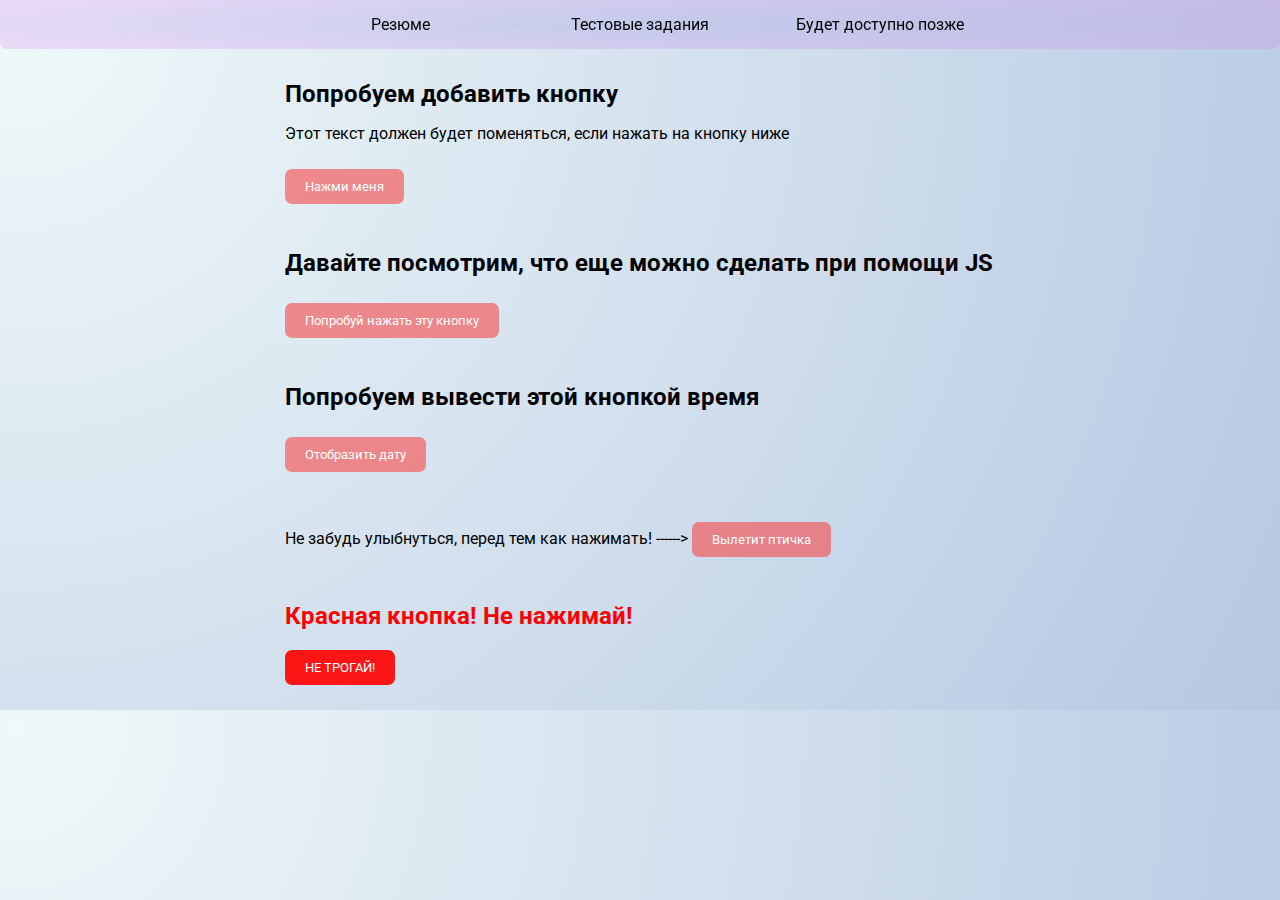
==== js-cource/index.html @ 1ccb955a "Немного стилей для red-btn" ====
<!DOCTYPE html>
<html lang="en">
<head>
    <meta charset="UTF-8">
    <meta name="viewport" content="width=device-width, initial-scale=1.0">
    <title>JavaScript</title>
    <script src="01_getElementById.js"></script>
    <link rel="stylesheet" href="../html-cource/selectors.css">
    <link rel="stylesheet" href="../html-cource/cards.css">
</head>
<body>
    <nav class="navbar">
        <ul>
            <li><a href="../html-cource/index.html">Резюме</a></li>
            <li><a href="../html-cource/css-cource/index.html">Тестовые задания</a></li>
            <li><a href="index.html">Будет доступно позже</a></li>
            <!-- Кнопка поиска в панели навигации -->
            <!-- <input type="text" placeholder="Поиск...">
            <button type="submit"><i class="fa fa-search"></i></button> -->
        </ul>
    </nav>
    <div class="container">
        <div class="card">
            <h2>Попробуем добавить кнопку</h2>
            <p id="demo">Этот текст должен будет поменяться, если нажать на кнопку ниже</p>
            <button class="btn" type="button" onclick="myFunction()">Нажми меня</button>
        </div>
        <div class="card">
            <h2>Давайте посмотрим, что еще можно сделать при помощи JS</h2>
            <p id="text"></p>
            <button class="btn" type="button" onclick="showText()">Попробуй нажать эту кнопку</button>
            <script>
                function showText() {
                    document.getElementById('text').innerHTML = 'Проверим, будет ли отображаться этот текст, если я напишу его не в подключаемом js файле, а прямо в body html файла.';
                }
            </script>
        </div>
        <div class="card">
            <h2>Попробуем вывести этой кнопкой время</h2>
            <p id="time"></p>
            <button class="btn type="button" onclick="showTime()">Отобразить дату</button>
        </div>
        <div class="card">
            <script>document.write('Не забудь улыбнуться, перед тем как нажимать! ------>')</script>
            <button class="btn" type="button" onclick="MyAlert()">Вылетит птичка</button>
        </div>
        <div class="card">
            <h2 id="red-btn">Красная кнопка! Не нажимай!</h2>
            <button class="red-btn" type="button" onclick="document.write('Зачем ты все сломал? Тебе же сказали не нажимать!')">НЕ ТРОГАЙ!</button>
        </div>
    </div>
</body>
</html>
---- html-cource/selectors.css ----
@import url('https://fonts.googleapis.com/css2?family=Roboto&display=swap');

.color {
    color: rgba(0, 0, 255, 0.384);
}
.color2 {
    color: rgba(0, 0, 255, 0.603);
}
.color3 {
    color: rgba(0, 0, 255, 0.815);
}
#vk {
    color: rgba(0, 0, 255, 0.815);
}
#vk:hover {
    color: orange;
}
#YouTube {
    color: red;
}
#YouTube:hover {
    color: orange;
}
#Telegram {
    color: rgba(0, 0, 255, 0.384);
}
#Telegram:hover {
    color: orange;
}
#GitHub {
    color: rgba(241, 85, 58, 1);
}
#GitHub:hover {
    color: orange;
}

h1 {
    margin: 2px 0px;
}

h2 {
    margin-top: 5px;
    margin-bottom: 10px;
}

body {
    font-family: 'Roboto', sans-serif;
    font-size: 16px;
    font-weight: normal;
    font-style: normal;
    background-image: radial-gradient( circle farthest-corner at 1.3% 2.8%,  rgba(239,249,249,1) 0%, rgba(182,199,226,1) 100.2% );
    /* background-image: radial-gradient( circle 1224px at 10.6% 8.8%,  rgba(255,255,255,1) 0%, rgba(153, 202, 251, 0.492) 100.2% ); */
    /* background: radial-gradient(#f1f1fa, rgba(127, 127, 245, 0.438)) */
}
.common p {
font-style: italic;
font-weight: 550;
color: rgb(153, 152, 152);
margin: 0;
}

.common p strong {
    text-decoration: line-through rgba(255, 0, 0, 0.527) 2px;
    font-weight: 550;
}

/* #header {
    color: #B22222;
} */

a {
    text-decoration: none;
    transition: all 2.s;
}

a:hover {
    color: orange;
    font-size: 17px;
    /* text-decoration: underline; */
}

a:active {
    color: blue;
}

.btn {
    background: #f748489a;
    color: white;
    border: none;
    padding: 10px 20px;
    cursor: pointer;
    border-radius: 7px;
    font-family: inherit;
    margin-top: 10px;
}
.btn:hover {
    /* background: rgba(223, 96, 128, 0.945); */
    opacity: .8;
    color: rgb(0, 0, 0);
    font-size: 14px;
}

.btn:active {
    color: blue;
}

.red-btn {
    background: #ff0808ef;
    color: white;
    border: none;
    padding: 10px 20px;
    cursor: pointer;
    border-radius: 7px;
    font-family: inherit;
    margin-top: 10px;
}
.red-btn:hover {
    /* background: rgba(223, 96, 128, 0.945); */
    opacity: .8;
    color: rgb(0, 0, 0);
    font-size: 14px;
}

.red-btn:active {
    color: blue;
}

#red-btn {
    color: red;
}

/* #message {
    font-family: inherit;
    border-radius: 7px;
    border: none;
} */

#message:hover {
    color: #f748489a;
}

/* #connection div input {
    font-family: inherit;
    border-radius: 7px;
    padding: 1px 7px;
    border: 0;
} */

#connection div input:hover {
    color: #f748489a;
}

.navbar {
    position: fixed;
    top: 0;
    left: 0;
    right: 0;
    background: radial-gradient(#a5a5e262, rgba(225, 127, 245, 0.247));
    /* margin-bottom: 30px; */
    border-bottom-left-radius: 7px ;
    border-bottom-right-radius: 7px ;
    margin: auto;
    display: flex;
    justify-content: center;
}

.navbar ul {
    list-style: none;
    margin: 0;
    padding: 0;
    display: flex;
    padding: 0;
    /* padding: 10px 100px ; */
    max-width: 750px;
}

.navbar ul li {
    margin-right: 10px;
    padding: 15px;
    width: 200px;
    text-align: center;
}

.navbar ul li:hover {
    background-image: radial-gradient( circle 311px at 8.6% 27.9%,  rgba(62,147,252,0.57) 12.9%, rgba(239,183,192,0.44) 91.2% );
    border-radius: 7px;
    font-size: 17px;
}

.navbar ul li:last-child {
    margin-right: 0;
}

.navbar ul li a {
    text-decoration: none;
    transition: none;
    color: black;
}

/* Кнопка "Поиск..." */
/* .navbar ul input[type=text] {
    float: right;
    padding: 6px;
    border: none;
    margin-top: 8px;
    margin-right: 16px;
    font-size: 17px;
} */
---- html-cource/cards.css ----
.card {
    /* margin-bottom: 1px; */
    border-radius: 15px;
    font-size: 16px;
    padding: 15px 20px;
    margin-bottom: 10px;
    /* padding-left: 2px; */
}

.container {
    max-width: 750px;
    margin: auto;
    padding-top: 20px;
    margin-top: 40px;
}

.avatar {
    width: 275px;
    border-radius: 28px;
    box-shadow: 4px 4px 14px rgba(0, 0, 0, .25);
    /* display: block; */
    /* margin: 0px 5px; */
}

.info {
    margin-bottom: 20px;
    display: flex;
}

.info-text {
    margin-left: 40px;
    margin-top: 20px; */
}

#tasks {
border: 1px solid #f1c2f160;
background-color:  #f1c2f160;
}

.social h3 {
    text-decoration: none ;
    margin: 10px 0 0 0;
}

.social p {
    margin: 10px 0 0 0;
}

#hobby {
border: 1px solid #00bfff1a;
background-color: #00bfff1a;
}

/* #git {
    border: 1px solid rgba(174, 138, 182, 0.103);
    background-color: rgba(174, 138, 182, 0.103);
} */

#work {
border: 1px solid rgba(234, 255, 47, 0.11);
background-image: radial-gradient( circle farthest-corner at 10% 20%,  rgba(176,229,208,1) 42%, rgba(92,202,238,0.41) 93.6% );
border-top-right-radius: 15px;
border-top-left-radius: 15px;
border-bottom-right-radius: 15px;
}

/* #connection {
    border: 1px solid rgba(238, 77, 77, 0.445);
    background-color: rgba(238, 77, 77, 0.445) ;
    border-top-right-radius: 15px;
    border-top-left-radius: 15px;
    border-bottom-right-radius: 15px;
}  */

#connection h3 {
    text-align: center;
}

.connection-row {
    margin-bottom: 10px;
    display: flex;
}

.connection-row .connection-group {
    margin-right: 20px;
    width: 50%;
}

.connection-row .connection-group:last-child {
    margin-right: 0;
}

.connection-group label {
    display: block;
    font-size: 14px;
    color: #4d4f57;
}

.connection-group input, 
.connection-group textarea {
    width: 100%;
    box-sizing: border-box;
    border: none;
    background: transparent;
    border-bottom: 1px solid #ccc;
    color: black;
    padding: 15px 0 10px;
    outline: none;
    font-family: inherit;
}
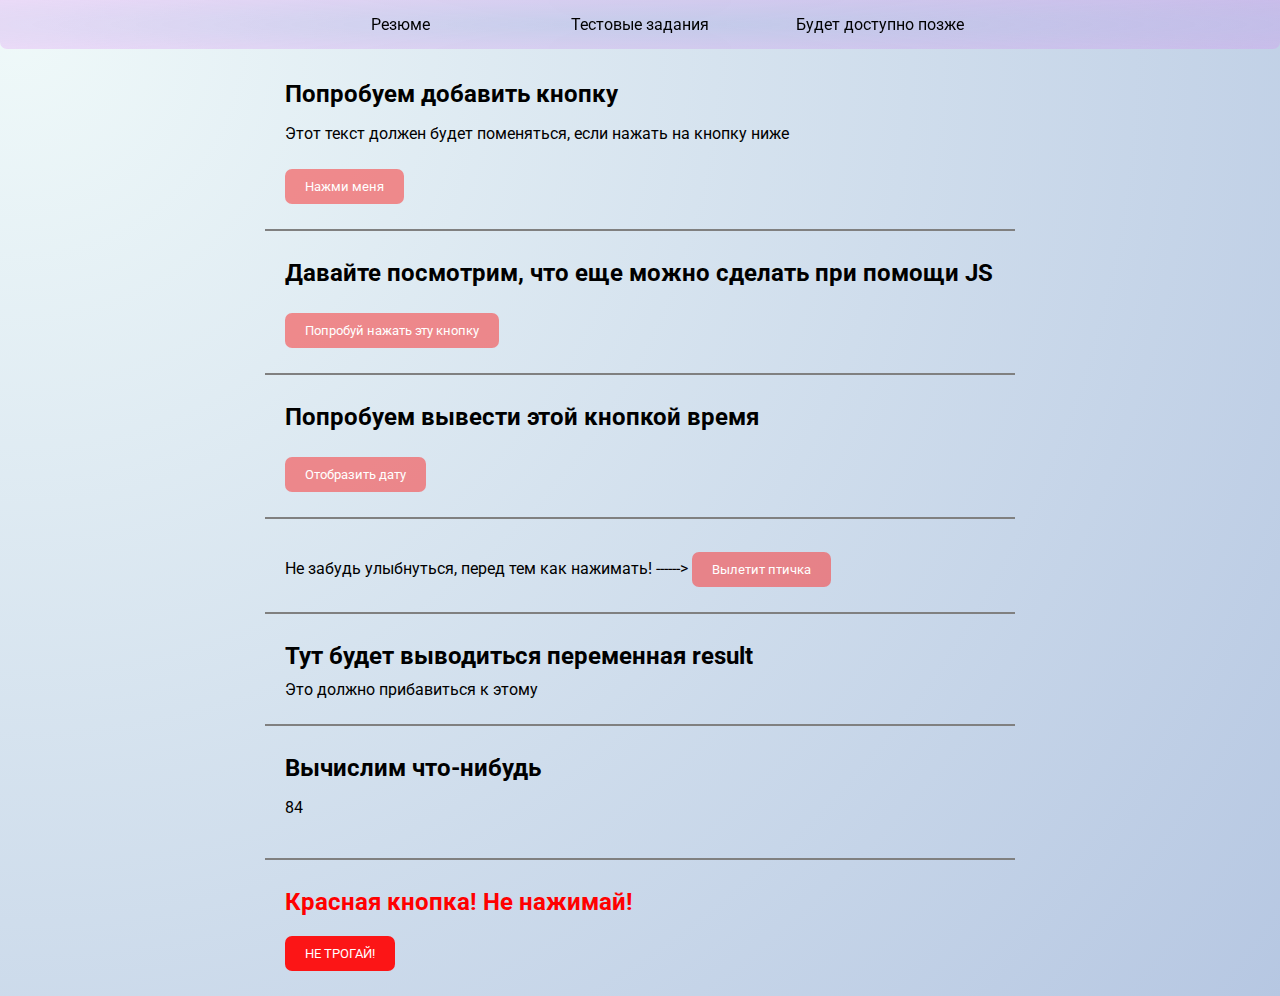
==== commit ca3b22f4: "js Syntax" ====
--- a/js-cource/index.html
+++ b/js-cource/index.html
@@ -25,6 +25,7 @@
             <p id="demo">Этот текст должен будет поменяться, если нажать на кнопку ниже</p>
             <button class="btn" type="button" onclick="myFunction()">Нажми меня</button>
         </div>
+        <hr noshade>
         <div class="card">
             <h2>Давайте посмотрим, что еще можно сделать при помощи JS</h2>
             <p id="text"></p>
@@ -35,15 +36,35 @@
                 }
             </script>
         </div>
+        <hr noshade>
         <div class="card">
             <h2>Попробуем вывести этой кнопкой время</h2>
             <p id="time"></p>
             <button class="btn type="button" onclick="showTime()">Отобразить дату</button>
         </div>
+        <hr noshade>
         <div class="card">
             <script>document.write('Не забудь улыбнуться, перед тем как нажимать! ------>')</script>
             <button class="btn" type="button" onclick="MyAlert()">Вылетит птичка</button>
         </div>
+        <hr noshade>
+        <div class="card">
+            <h2>Тут будет выводиться переменная result</h2>
+            <script>document.write($result)</script>
+        </div>
+        <hr noshade>
+        <div class="card">
+            <h2>Вычислим что-нибудь</h2>
+            <p id="sum"></p>
+            <script>
+                var x, y;
+                x = 12;
+                y = 7;
+                z = x * y;
+                document.getElementById('sum').innerHTML = z;
+            </script>
+        </div>
+        <hr noshade>
         <div class="card">
             <h2 id="red-btn">Красная кнопка! Не нажимай!</h2>
             <button class="red-btn" type="button" onclick="document.write('Зачем ты все сломал? Тебе же сказали не нажимать!')">НЕ ТРОГАЙ!</button>
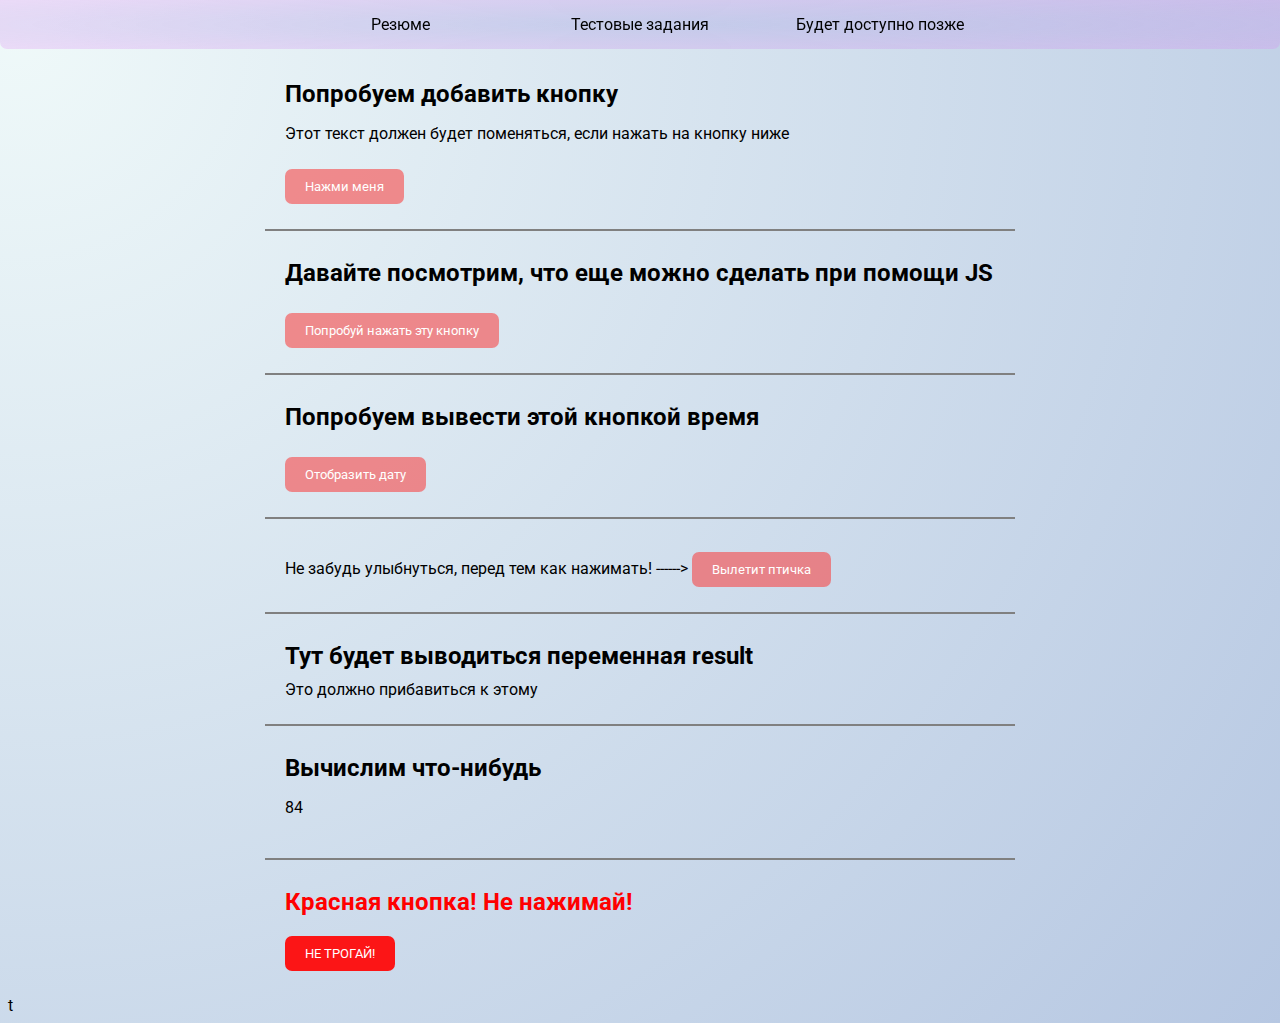
==== commit c54767b4: "Проверка" ====
--- a/js-cource/index.html
+++ b/js-cource/index.html
@@ -71,4 +71,5 @@
         </div>
     </div>
 </body>
-</html>+</html>
+t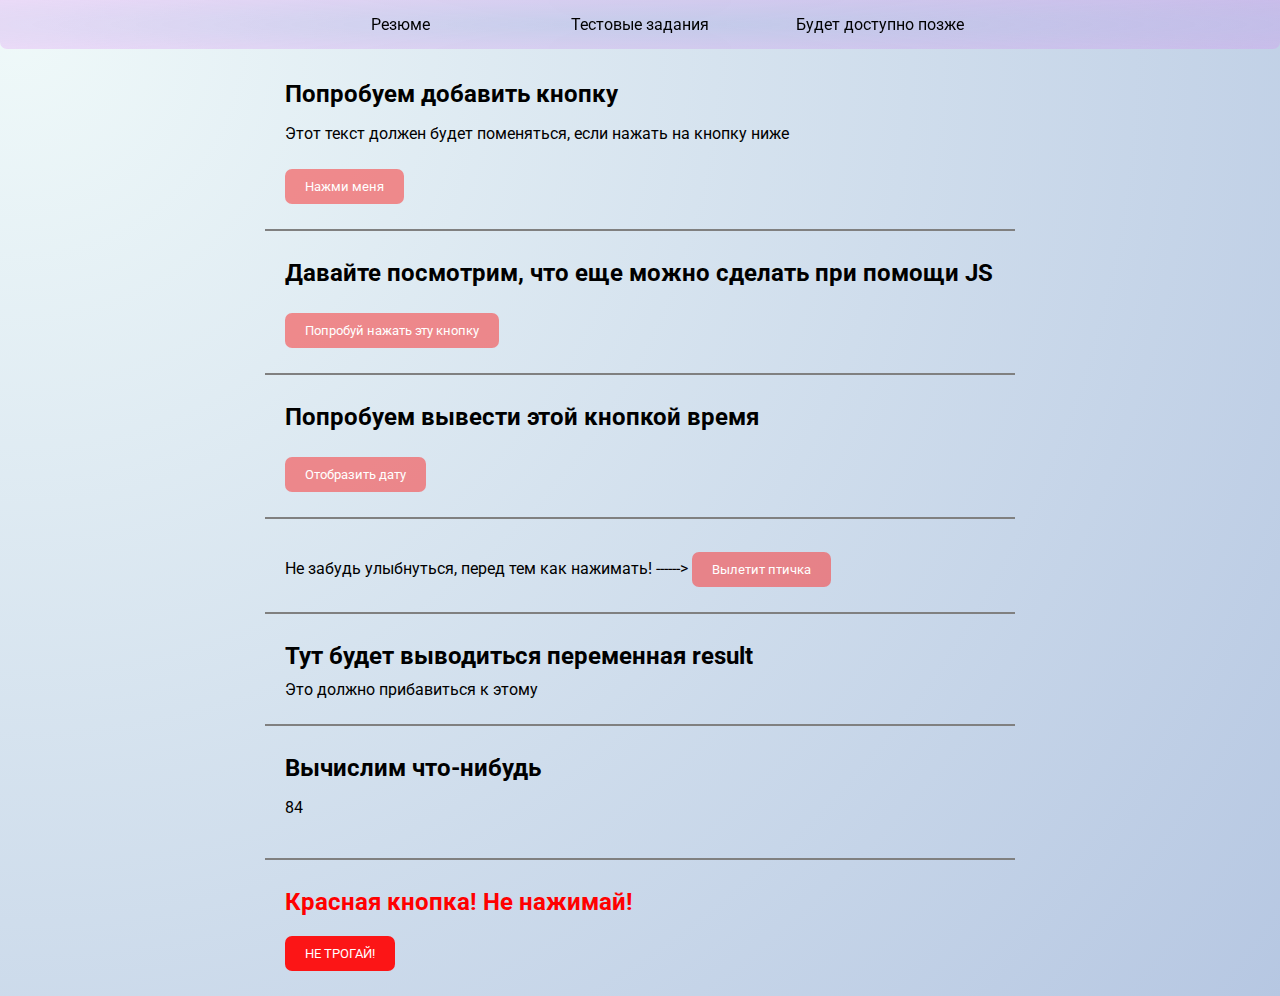
==== commit 62049c38: "contributions started working" ====
--- a/js-cource/index.html
+++ b/js-cource/index.html
@@ -71,5 +71,4 @@
         </div>
     </div>
 </body>
-</html>
-t+</html>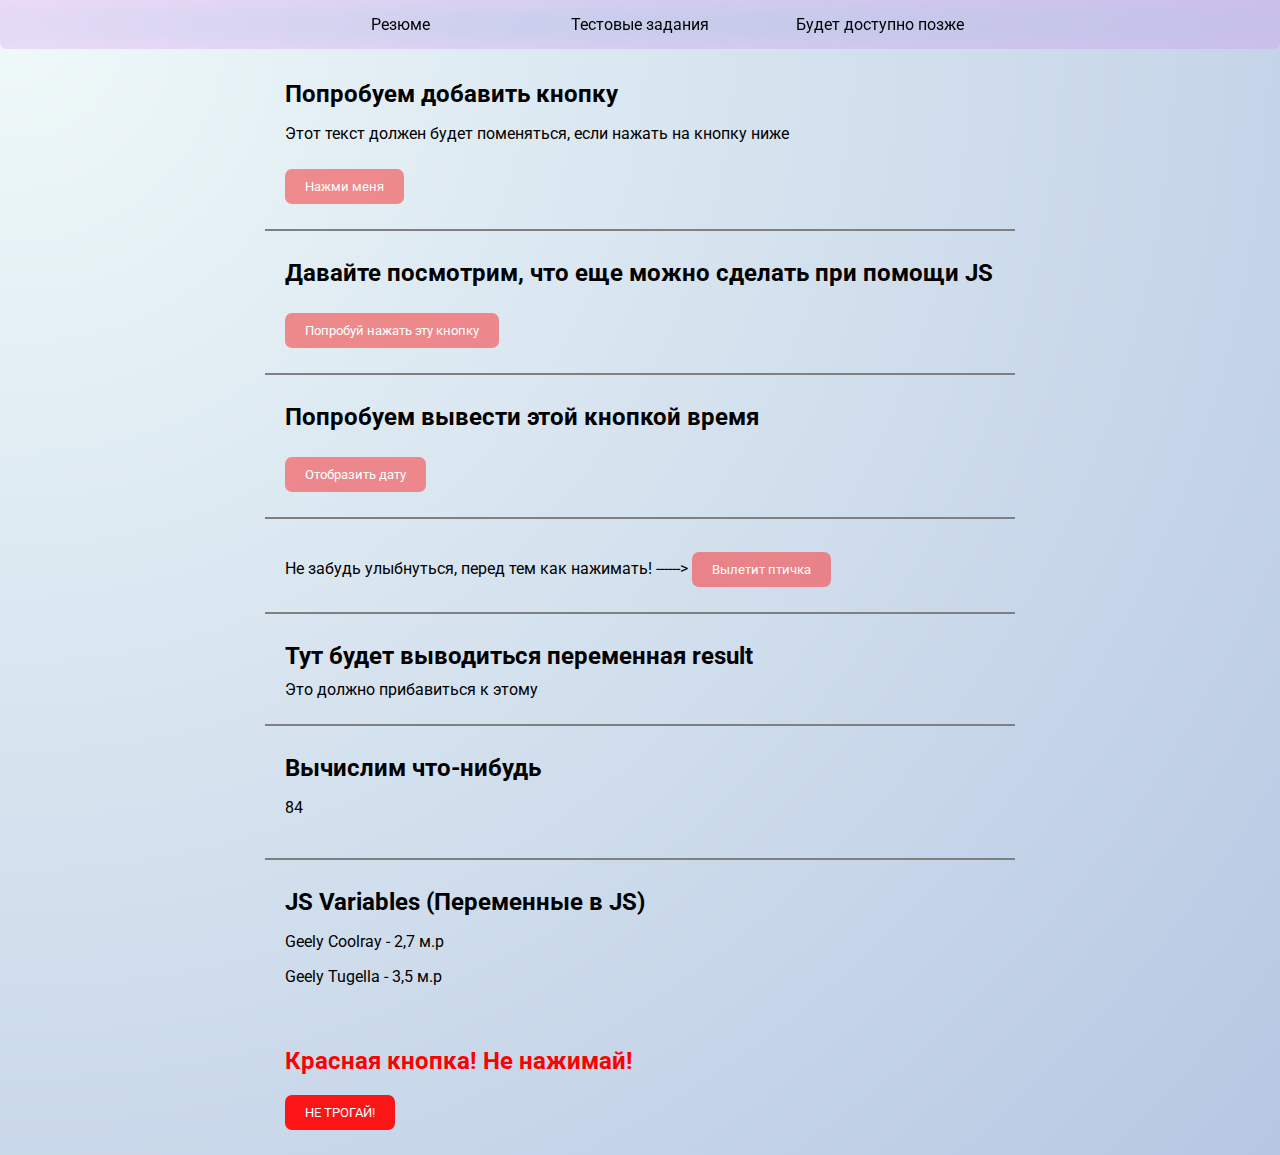
==== commit 1ba47e48: "js Operators" ====
--- a/js-cource/index.html
+++ b/js-cource/index.html
@@ -66,6 +66,20 @@
         </div>
         <hr noshade>
         <div class="card">
+            <h2>JS Variables (Переменные в JS)</h2>
+            <p id="car"></p>
+            <p id="carT"></p>
+            <script>
+                var carModelT = 'Tugella', carPriceT = '3,5 м.р';
+                var carName, carPrice, carModel;
+                carName = 'Geely',
+                carModel = 'Coolray',
+                carPrice = '2,7 м.р';
+                document.getElementById('car').innerHTML = carName + ' ' + carModel + ' - ' + carPrice;
+                document.getElementById('carT').innerHTML = carName + ' ' + carModelT + ' - ' + carPriceT;
+            </script>
+        </div>
+        <div class="card">
             <h2 id="red-btn">Красная кнопка! Не нажимай!</h2>
             <button class="red-btn" type="button" onclick="document.write('Зачем ты все сломал? Тебе же сказали не нажимать!')">НЕ ТРОГАЙ!</button>
         </div>
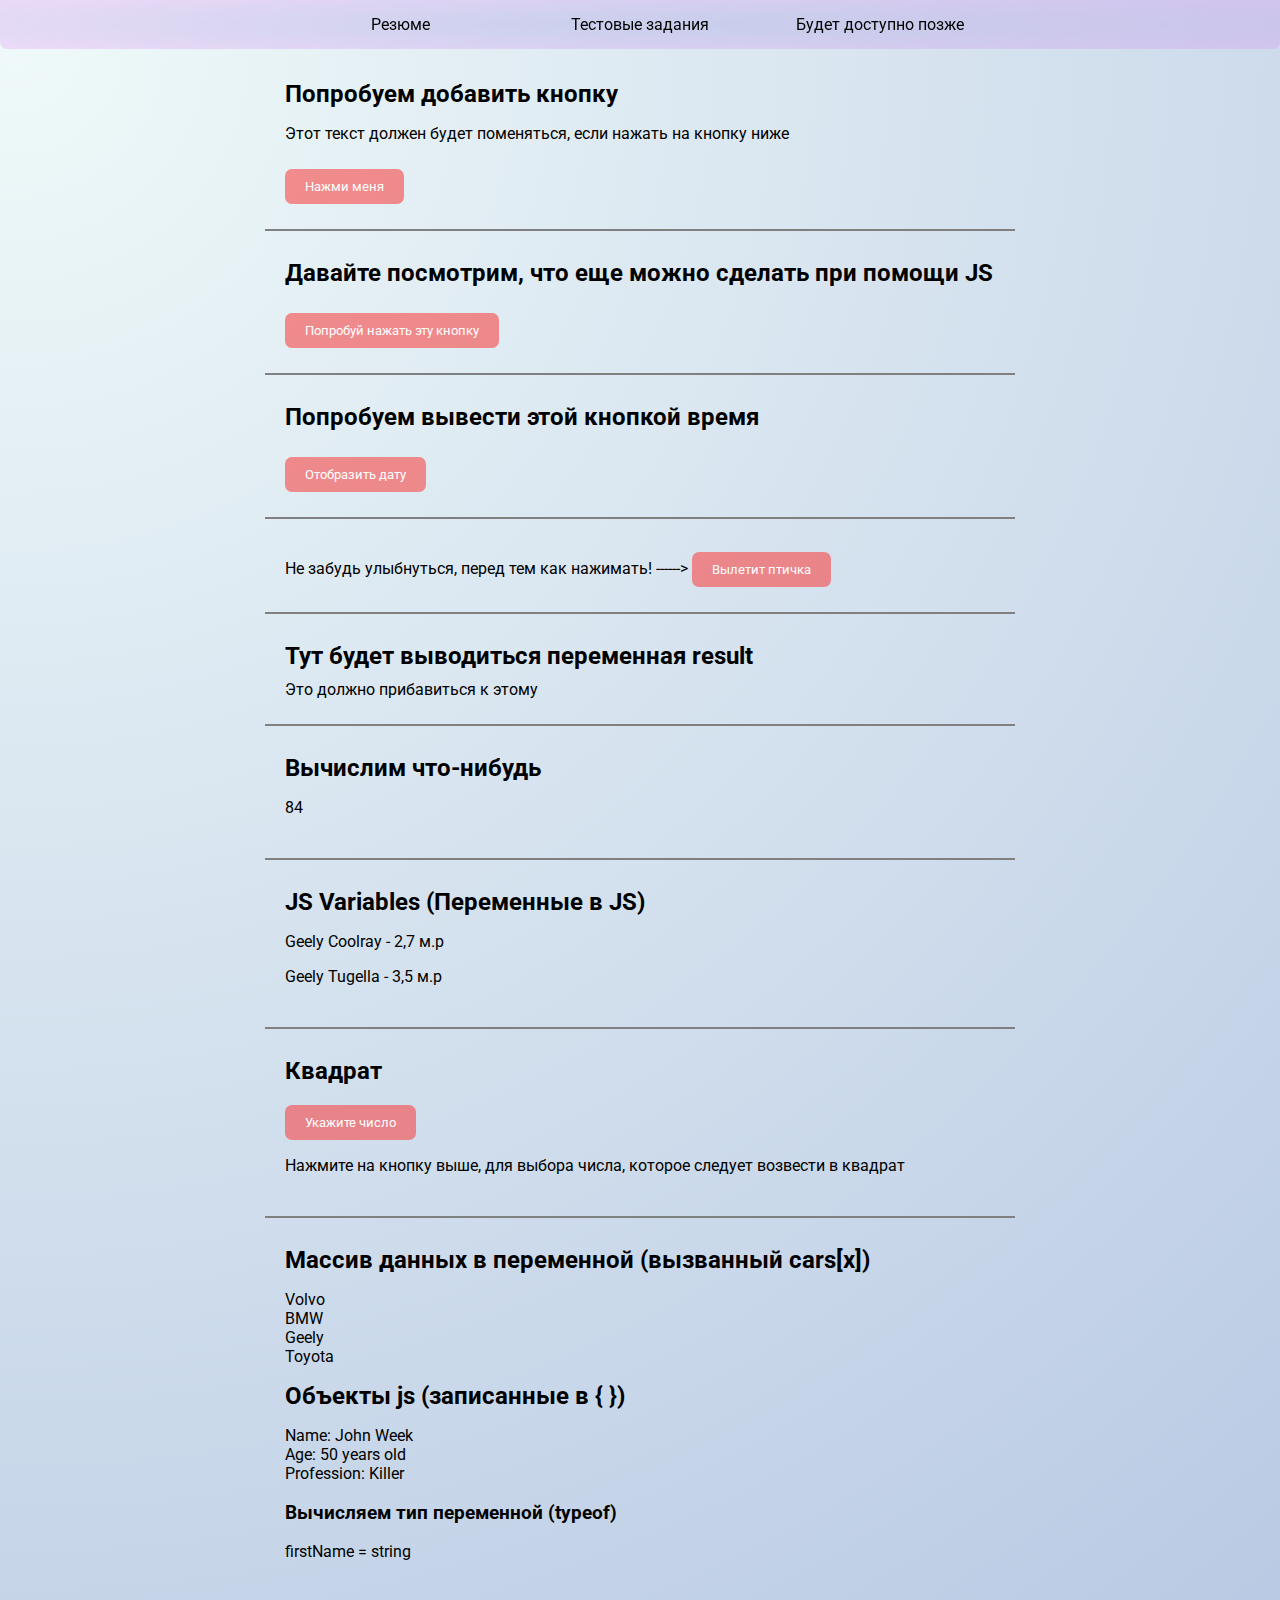
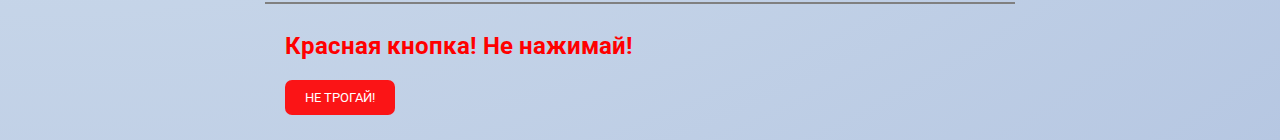
==== commit 6efdfad8: "js DataType" ====
--- a/js-cource/index.html
+++ b/js-cource/index.html
@@ -79,6 +79,45 @@
                 document.getElementById('carT').innerHTML = carName + ' ' + carModelT + ' - ' + carPriceT;
             </script>
         </div>
+        <hr noshade>
+        <div class="card">
+            <h2>Квадрат</h2>
+            <button class="btn" type="button" onclick="squareAlert()">Укажите число</button>
+            <p id="Square">Нажмите на кнопку выше, для выбора числа, которое следует возвести в квадрат</p>
+            <script>
+                var square;
+                // const button = document.querySelector("button");
+                function squareAlert() {
+                let square = prompt ('Какое число следует возвести в квадрат?');
+                document.getElementById("Square").innerHTML = square + ' ' + 'в квадрате' + ' = ' + square**2;
+                }
+            </script>
+        </div>
+        <hr noshade>
+        <div class="card">
+            <h2>Массив данных в переменной (вызванный cars[x])</h2>
+            <p id="cars"></p>
+            <script>
+                var cars = ["Volvo", "BMW", "Geely", "Toyota"]
+                document.getElementById("cars").innerHTML = cars[0] + '<br>' + cars[1] + '<br>' + cars[2] + '<br>' + cars[3];
+            </script>
+            <h2>Объекты js (записанные в { })</h2>
+            <p id="John"></p>
+            <h3>Вычисляем тип переменной (typeof)</h3>
+            <p id="Prof"></p>
+            <script>
+                var person = {
+                    firstName : 'John',
+                    lastName : 'Week',
+                    age : 50,
+                    profession : 'Killer'
+                };
+                document.getElementById("John").innerHTML = 'Name: ' + person.firstName + ' ' + person.lastName + '<br>' + 'Age: ' + 
+                person.age + ' years old' + '<br>' + 'Profession: ' + person.profession;
+                document.getElementById('Prof').innerHTML = 'firstName = ' + typeof person.firstName;
+            </script>
+        </div>
+        <hr noshade>
         <div class="card">
             <h2 id="red-btn">Красная кнопка! Не нажимай!</h2>
             <button class="red-btn" type="button" onclick="document.write('Зачем ты все сломал? Тебе же сказали не нажимать!')">НЕ ТРОГАЙ!</button>
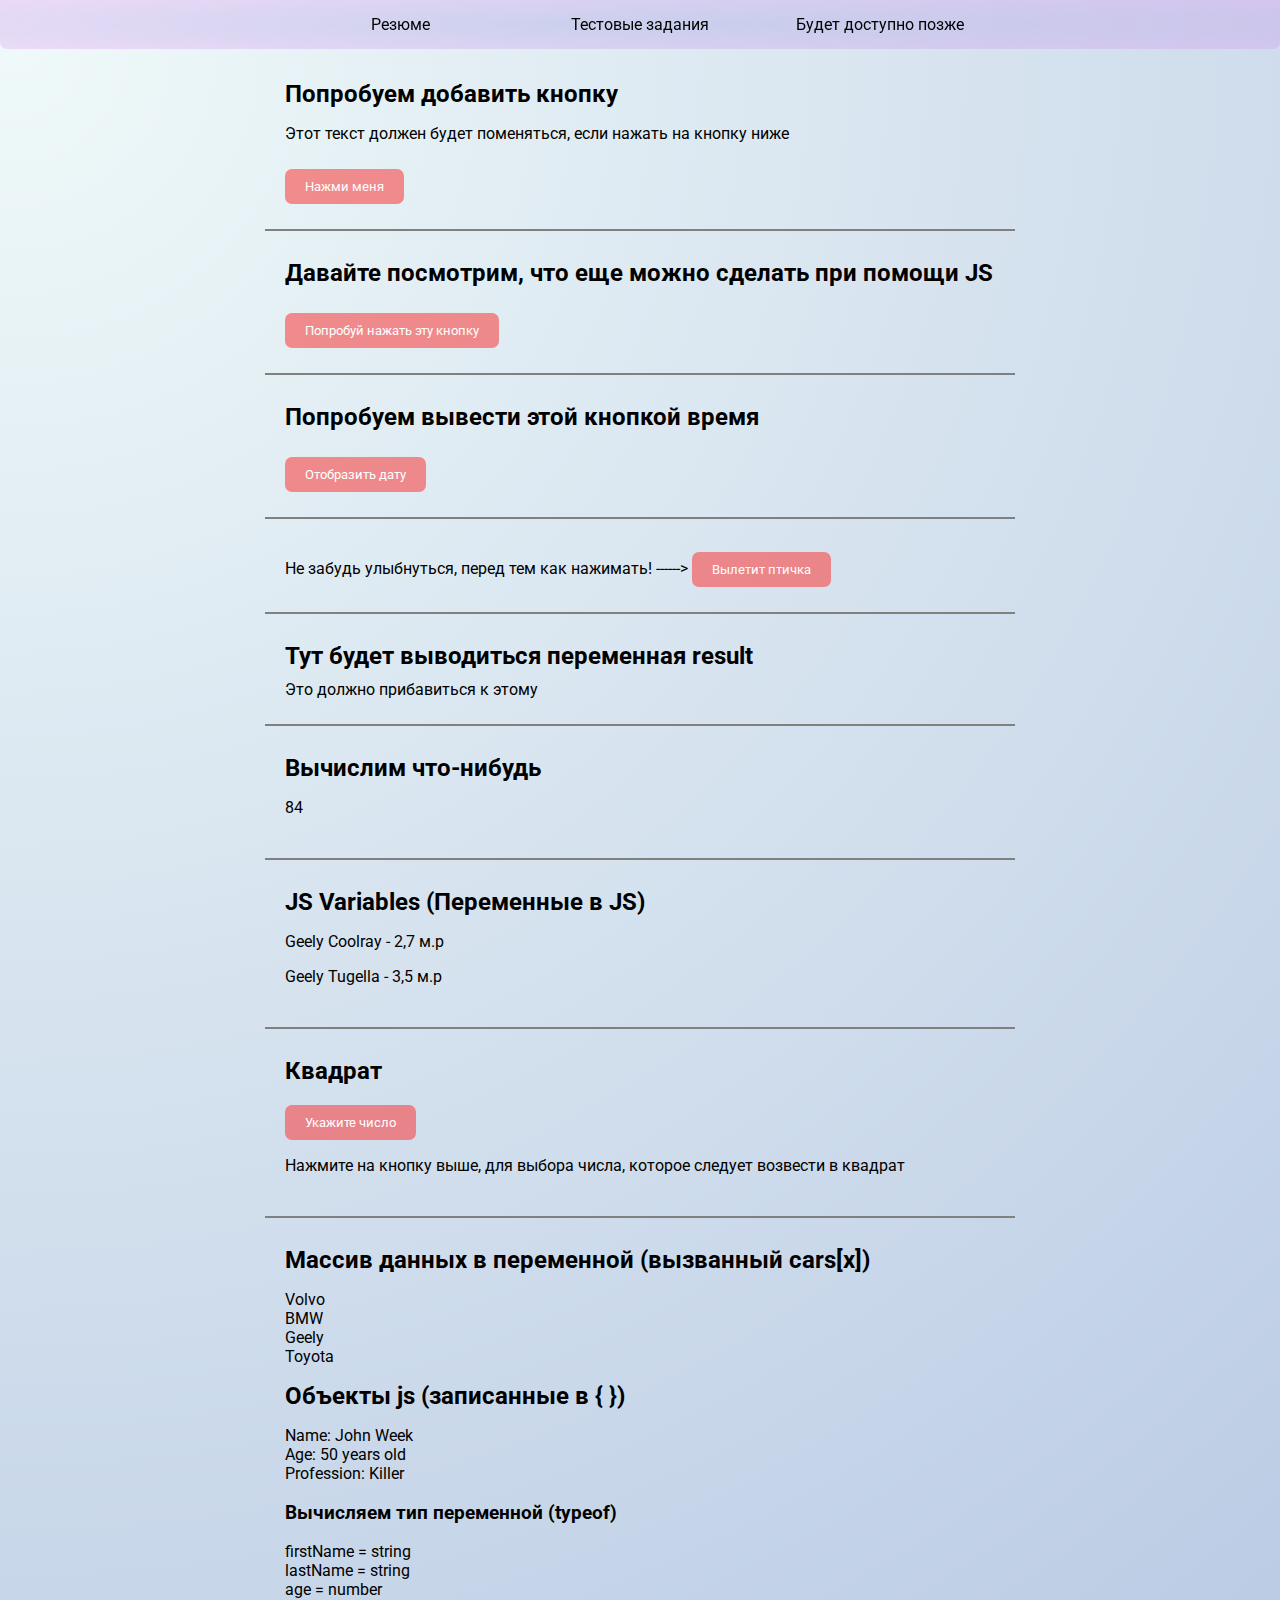
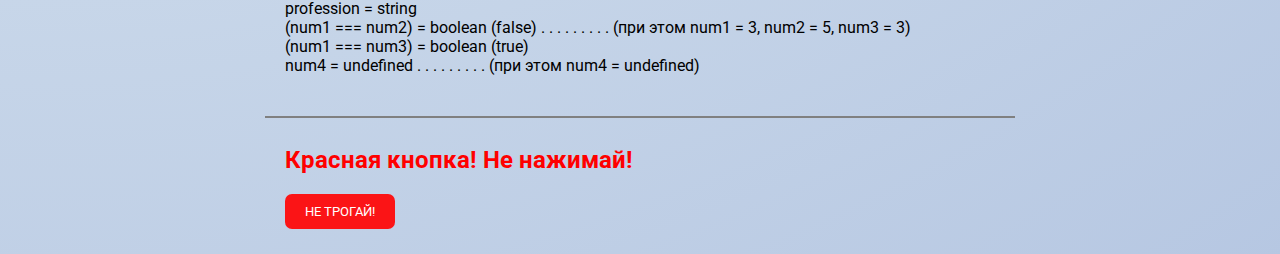
==== commit 7c5b4f8c: "typeof" ====
--- a/js-cource/index.html
+++ b/js-cource/index.html
@@ -110,11 +110,23 @@
                     firstName : 'John',
                     lastName : 'Week',
                     age : 50,
-                    profession : 'Killer'
+                    profession : 'Killer',
                 };
-                document.getElementById("John").innerHTML = 'Name: ' + person.firstName + ' ' + person.lastName + '<br>' + 'Age: ' + 
-                person.age + ' years old' + '<br>' + 'Profession: ' + person.profession;
-                document.getElementById('Prof').innerHTML = 'firstName = ' + typeof person.firstName;
+                var num1 = 3;
+                    num2 = 5;
+                    num3 = 3;
+                var num4;
+                    num4 = undefined;
+                document.getElementById("John").innerHTML = 'Name: ' + person.firstName + ' ' + person.lastName + '<br>' + 
+                'Age: ' + person.age + ' years old' + '<br>' + 
+                'Profession: ' + person.profession;
+                document.getElementById('Prof').innerHTML = 'firstName = ' + typeof person.firstName + '<br>' + 
+                'lastName = ' + typeof person.lastName + '<br>' + 
+                'age = ' + typeof person.age + '<br>' + 
+                'profession = ' + typeof person.profession + '<br>' + 
+                '(num1 === num2) = ' + typeof (num1 === num2) + ' (false) . . . . . . . . . (при этом num1 = 3, num2 = 5, num3 = 3)' + '<br>' + 
+                '(num1 === num3) = ' + typeof (num1 === num3) + ' (true)' + '<br>' + 
+                'num4 = ' + typeof num4 + ' . . . . . . . . . (при этом num4 = undefined)';
             </script>
         </div>
         <hr noshade>
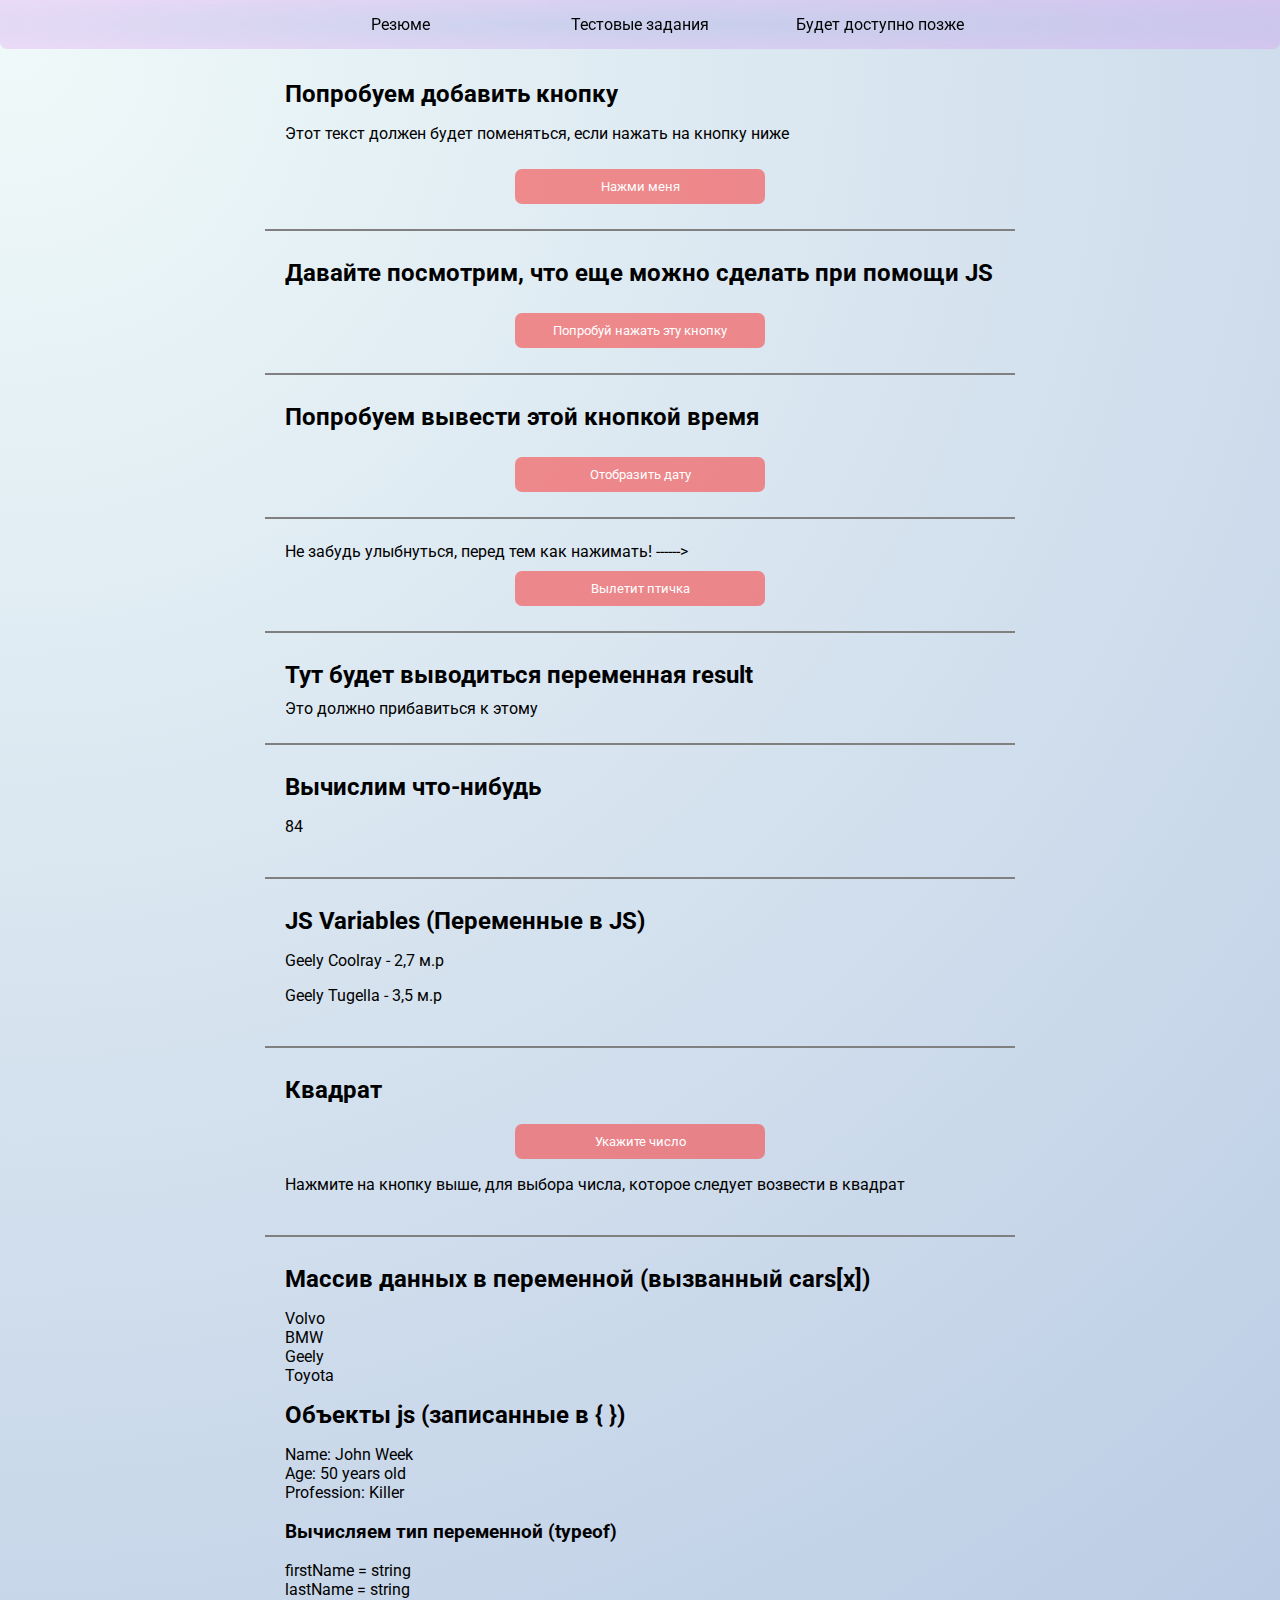
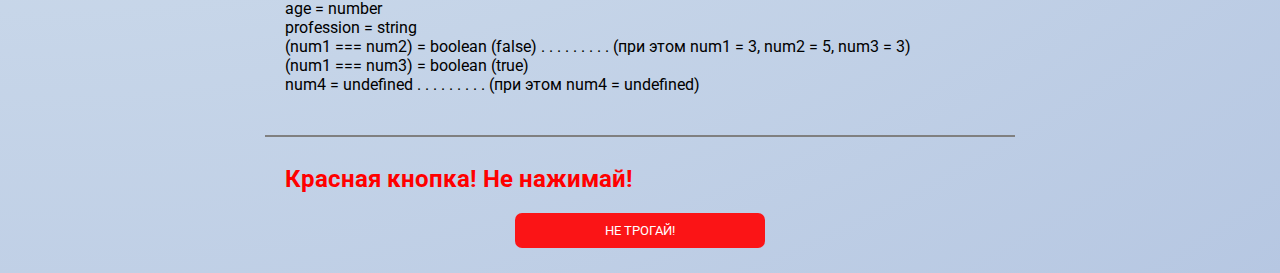
==== commit 31e38dc5: "Косметика" ====
--- a/js-cource/index.html
+++ b/js-cource/index.html
@@ -7,6 +7,7 @@
     <script src="01_getElementById.js"></script>
     <link rel="stylesheet" href="../html-cource/selectors.css">
     <link rel="stylesheet" href="../html-cource/cards.css">
+    <link rel="stylesheet" href="styles.css">
 </head>
 <body>
     <nav class="navbar">
@@ -23,13 +24,13 @@
         <div class="card">
             <h2>Попробуем добавить кнопку</h2>
             <p id="demo">Этот текст должен будет поменяться, если нажать на кнопку ниже</p>
-            <button class="btn" type="button" onclick="myFunction()">Нажми меня</button>
+            <button id="button" class="btn" type="button" onclick="myFunction()">Нажми меня</button>
         </div>
         <hr noshade>
         <div class="card">
             <h2>Давайте посмотрим, что еще можно сделать при помощи JS</h2>
             <p id="text"></p>
-            <button class="btn" type="button" onclick="showText()">Попробуй нажать эту кнопку</button>
+            <button id="button" class="btn" type="button" onclick="showText()">Попробуй нажать эту кнопку</button>
             <script>
                 function showText() {
                     document.getElementById('text').innerHTML = 'Проверим, будет ли отображаться этот текст, если я напишу его не в подключаемом js файле, а прямо в body html файла.';
@@ -40,12 +41,12 @@
         <div class="card">
             <h2>Попробуем вывести этой кнопкой время</h2>
             <p id="time"></p>
-            <button class="btn type="button" onclick="showTime()">Отобразить дату</button>
+            <button id="button" class="btn type="button" onclick="showTime()">Отобразить дату</button>
         </div>
         <hr noshade>
         <div class="card">
             <script>document.write('Не забудь улыбнуться, перед тем как нажимать! ------>')</script>
-            <button class="btn" type="button" onclick="MyAlert()">Вылетит птичка</button>
+            <button id="button" class="btn" type="button" onclick="MyAlert()">Вылетит птичка</button>
         </div>
         <hr noshade>
         <div class="card">
@@ -82,7 +83,7 @@
         <hr noshade>
         <div class="card">
             <h2>Квадрат</h2>
-            <button class="btn" type="button" onclick="squareAlert()">Укажите число</button>
+            <button id="button" class="btn" type="button" onclick="squareAlert()">Укажите число</button>
             <p id="Square">Нажмите на кнопку выше, для выбора числа, которое следует возвести в квадрат</p>
             <script>
                 var square;
@@ -132,7 +133,7 @@
         <hr noshade>
         <div class="card">
             <h2 id="red-btn">Красная кнопка! Не нажимай!</h2>
-            <button class="red-btn" type="button" onclick="document.write('Зачем ты все сломал? Тебе же сказали не нажимать!')">НЕ ТРОГАЙ!</button>
+            <button id="button" class="red-btn" type="button" onclick="document.write('Зачем ты все сломал? Тебе же сказали не нажимать!')">НЕ ТРОГАЙ!</button>
         </div>
     </div>
 </body>
--- a/js-cource/styles.css
+++ b/js-cource/styles.css
@@ -0,0 +1,4 @@
+#button {
+    margin-left: 230px;
+    width: 250px;
+}